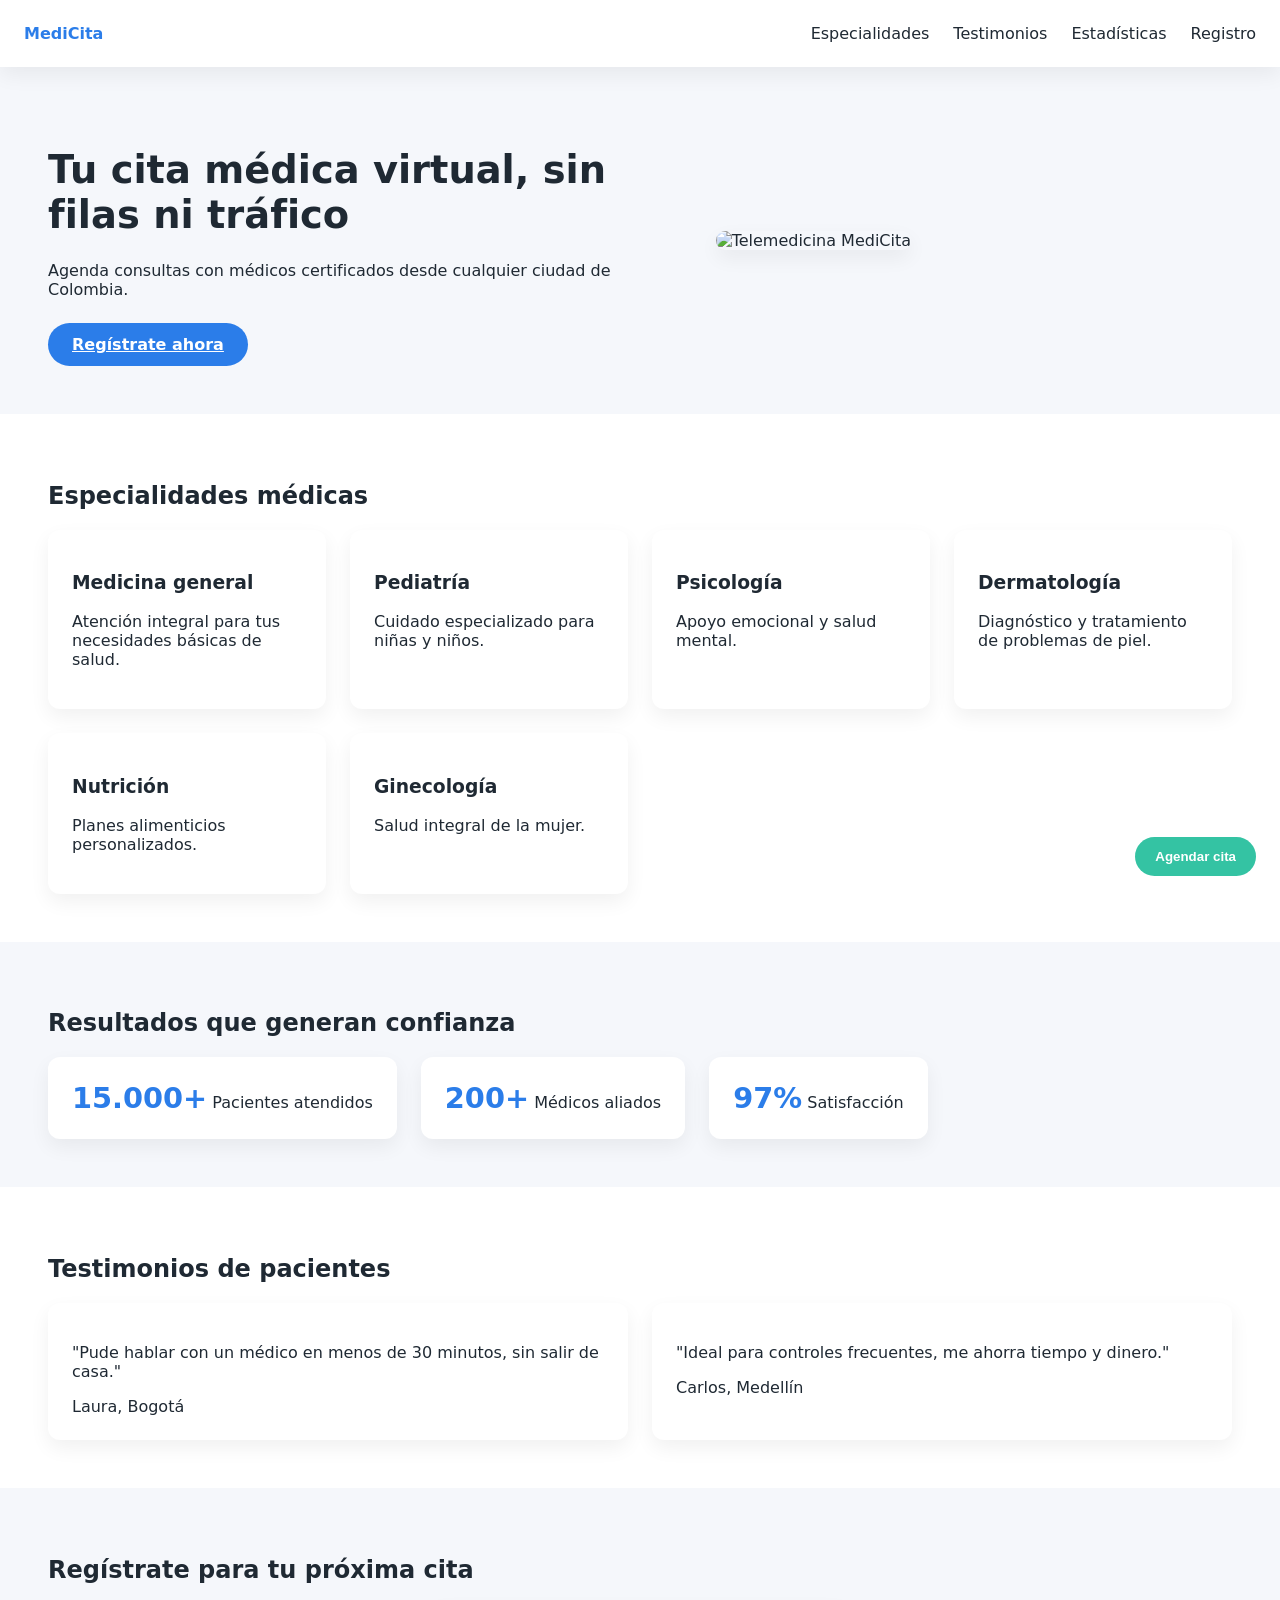
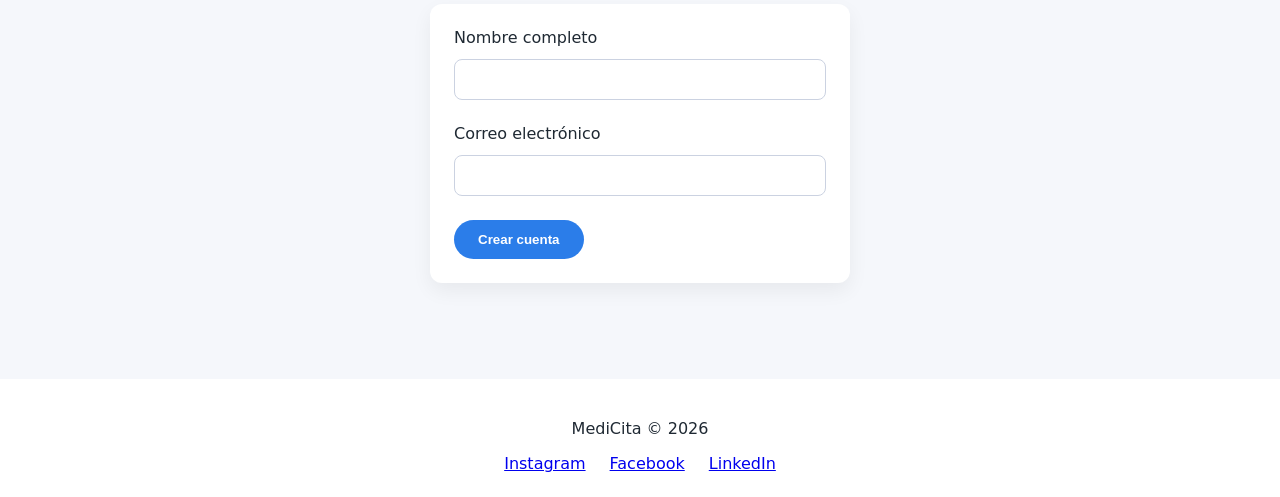
==== index.html @ 86f09592 "feat: :sparkles: cree los archivos y el codigo" ====
<!DOCTYPE html>
<html lang="es">
<head>
  <meta charset="UTF-8">
  <title>MediCita - Telemedicina</title>
  <link rel="stylesheet" href="landing.css">
</head>
<body>
  <header id="inicio">
    <nav class="nav">
      <div class="nav__logo">MediCita</div>
      <ul class="nav__menu">
        <li><a href="#especialidades">Especialidades</a></li>
        <li><a href="#testimonios">Testimonios</a></li>
        <li><a href="#estadisticas">Estadísticas</a></li>
        <li><a href="#registro">Registro</a></li>
      </ul>
    </nav>

    <section class="hero">
      <div class="hero__content">
        <h1>Tu cita médica virtual, sin filas ni tráfico</h1>
        <p>Agenda consultas con médicos certificados desde cualquier ciudad de Colombia.</p>
        <a href="#registro" class="btn btn--primary">Regístrate ahora</a>
      </div>
      <div class="hero__image">
        <img src="https://placehold.co/480x320" alt="Telemedicina MediCita">
      </div>
    </section>
  </header>

  <main>
    <section id="especialidades" class="section section--light">
      <h2>Especialidades médicas</h2>
      <div class="grid grid--specialties">
        <article class="card">
          <h3>Medicina general</h3>
          <p>Atención integral para tus necesidades básicas de salud.</p>
        </article>
        <article class="card">
          <h3>Pediatría</h3>
          <p>Cuidado especializado para niñas y niños.</p>
        </article>
        <article class="card">
          <h3>Psicología</h3>
          <p>Apoyo emocional y salud mental.</p>
        </article>
        <article class="card">
          <h3>Dermatología</h3>
          <p>Diagnóstico y tratamiento de problemas de piel.</p>
        </article>
        <article class="card">
          <h3>Nutrición</h3>
          <p>Planes alimenticios personalizados.</p>
        </article>
        <article class="card">
          <h3>Ginecología</h3>
          <p>Salud integral de la mujer.</p>
        </article>
      </div>
    </section>

    <section id="estadisticas" class="section">
      <h2>Resultados que generan confianza</h2>
      <div class="stats">
        <div class="stat">
          <span class="stat__value">15.000+</span>
          <span class="stat__label">Pacientes atendidos</span>
        </div>
        <div class="stat">
          <span class="stat__value">200+</span>
          <span class="stat__label">Médicos aliados</span>
        </div>
        <div class="stat">
          <span class="stat__value">97%</span>
          <span class="stat__label">Satisfacción</span>
        </div>
      </div>
    </section>

    <section id="testimonios" class="section section--light">
      <h2>Testimonios de pacientes</h2>
      <div class="grid grid--testimonials">
        <article class="testimonial">
          <p>"Pude hablar con un médico en menos de 30 minutos, sin salir de casa."</p>
          <span class="testimonial__author">Laura, Bogotá</span>
        </article>
        <article class="testimonial">
          <p>"Ideal para controles frecuentes, me ahorra tiempo y dinero."</p>
          <span class="testimonial__author">Carlos, Medellín</span>
        </article>
      </div>
    </section>

    <section id="registro" class="section">
      <h2>Regístrate para tu próxima cita</h2>
      <form class="form">
        <div class="form__group">
          <label for="nombre">Nombre completo</label>
          <input type="text" id="nombre" name="nombre" required>
        </div>
        <div class="form__group">
          <label for="email">Correo electrónico</label>
          <input type="email" id="email" name="email" required>
        </div>
        <button type="submit" class="btn btn--primary">Crear cuenta</button>
      </form>
    </section>
  </main>

  <footer class="footer">
    <p>MediCita © 2026</p>
    <div class="footer__social">
      <a href="#">Instagram</a>
      <a href="#">Facebook</a>
      <a href="#">LinkedIn</a>
    </div>
  </footer>

  <button class="floating-btn">Agendar cita</button>
</body>
</html>
---- landing.css ----
:root {
  --color-primary: #2b7de9;
  --color-secondary: #34c3a3;
  --color-bg: #f5f7fb;
  --color-text: #1f2933;
  --color-light: #ffffff;
  --spacing-sm: 0.75rem;
  --spacing-md: 1.5rem;
  --spacing-lg: 3rem;
  --radius-md: 0.75rem;
  --shadow-soft: 0 8px 20px rgba(0,0,0,0.06);
  --font-main: system-ui, -apple-system, BlinkMacSystemFont, "Segoe UI", sans-serif;
}

* {
  box-sizing: border-box;
}

html {
  scroll-behavior: smooth;
}

body {
  margin: 0;
  font-family: var(--font-main);
  color: var(--color-text);
  background-color: var(--color-bg);
}

/* NAVBAR */
.nav {
  display: flex;
  justify-content: space-between;
  align-items: center;
  padding: var(--spacing-md);
  background-color: var(--color-light);
  box-shadow: var(--shadow-soft);
  position: sticky;
  top: 0;
  z-index: 10;
}

.nav__logo {
  font-weight: 700;
  color: var(--color-primary);
}

.nav__menu {
  list-style: none;
  display: flex;
  gap: var(--spacing-md);
  margin: 0;
  padding: 0;
}

.nav__menu a {
  text-decoration: none;
  color: var(--color-text);
}

/* HERO */
.hero {
  display: grid;
  grid-template-columns: 1.2fr 1fr;
  gap: var(--spacing-lg);
  padding: var(--spacing-lg);
  align-items: center;
}

.hero__content h1 {
  font-size: 2.4rem;
  margin-bottom: var(--spacing-md);
}

.hero__content p {
  margin-bottom: var(--spacing-md);
}

.hero__image img {
  width: 100%;
  border-radius: var(--radius-md);
  box-shadow: var(--shadow-soft);
}

/* SECTIONS */
.section {
  padding: var(--spacing-lg) var(--spacing-lg);
}

.section--light {
  background-color: var(--color-light);
}

/* GRID */
.grid {
  display: grid;
  gap: var(--spacing-md);
}

.grid--specialties {
  grid-template-columns: repeat(auto-fit, minmax(220px, 1fr));
}

.grid--testimonials {
  grid-template-columns: repeat(auto-fit, minmax(260px, 1fr));
}

/* CARDS */
.card, .testimonial {
  background-color: var(--color-light);
  border-radius: var(--radius-md);
  padding: var(--spacing-md);
  box-shadow: var(--shadow-soft);
}

/* STATS */
.stats {
  display: flex;
  flex-wrap: wrap;
  gap: var(--spacing-md);
}

.stat {
  background-color: var(--color-light);
  padding: var(--spacing-md);
  border-radius: var(--radius-md);
  box-shadow: var(--shadow-soft);
  min-width: 180px;
}

.stat__value {
  font-size: 1.8rem;
  font-weight: 700;
  color: var(--color-primary);
}

/* FORM */
.form {
  max-width: 420px;
  margin: 0 auto;
  background-color: var(--color-light);
  padding: var(--spacing-md);
  border-radius: var(--radius-md);
  box-shadow: var(--shadow-soft);
}

.form__group {
  margin-bottom: var(--spacing-md);
}

.form__group label {
  display: block;
  margin-bottom: var(--spacing-sm);
}

.form__group input {
  width: 100%;
  padding: var(--spacing-sm);
  border-radius: 0.5rem;
  border: 1px solid #cbd2e1;
}

/* BUTTONS */
.btn {
  display: inline-block;
  padding: 0.75rem 1.5rem;
  border-radius: 999px;
  border: none;
  cursor: pointer;
  font-weight: 600;
}

.btn--primary {
  background-color: var(--color-primary);
  color: #fff;
}

/* FOOTER */
.footer {
  padding: var(--spacing-md);
  text-align: center;
  background-color: var(--color-light);
  margin-top: var(--spacing-lg);
}

.footer__social {
  display: flex;
  justify-content: center;
  gap: var(--spacing-md);
}

/* FLOATING BUTTON */
.floating-btn {
  position: fixed;
  bottom: var(--spacing-md);
  right: var(--spacing-md);
  padding: 0.75rem 1.25rem;
  border-radius: 999px;
  border: none;
  background-color: var(--color-secondary);
  color: #fff;
  font-weight: 600;
  cursor: pointer;
}

/* RESPONSIVE */
@media (max-width: 768px) {
  .hero {
    grid-template-columns: 1fr;
  }

  .nav__menu {
    display: none; /* aquí podrías luego agregar menú móvil */
  }
}
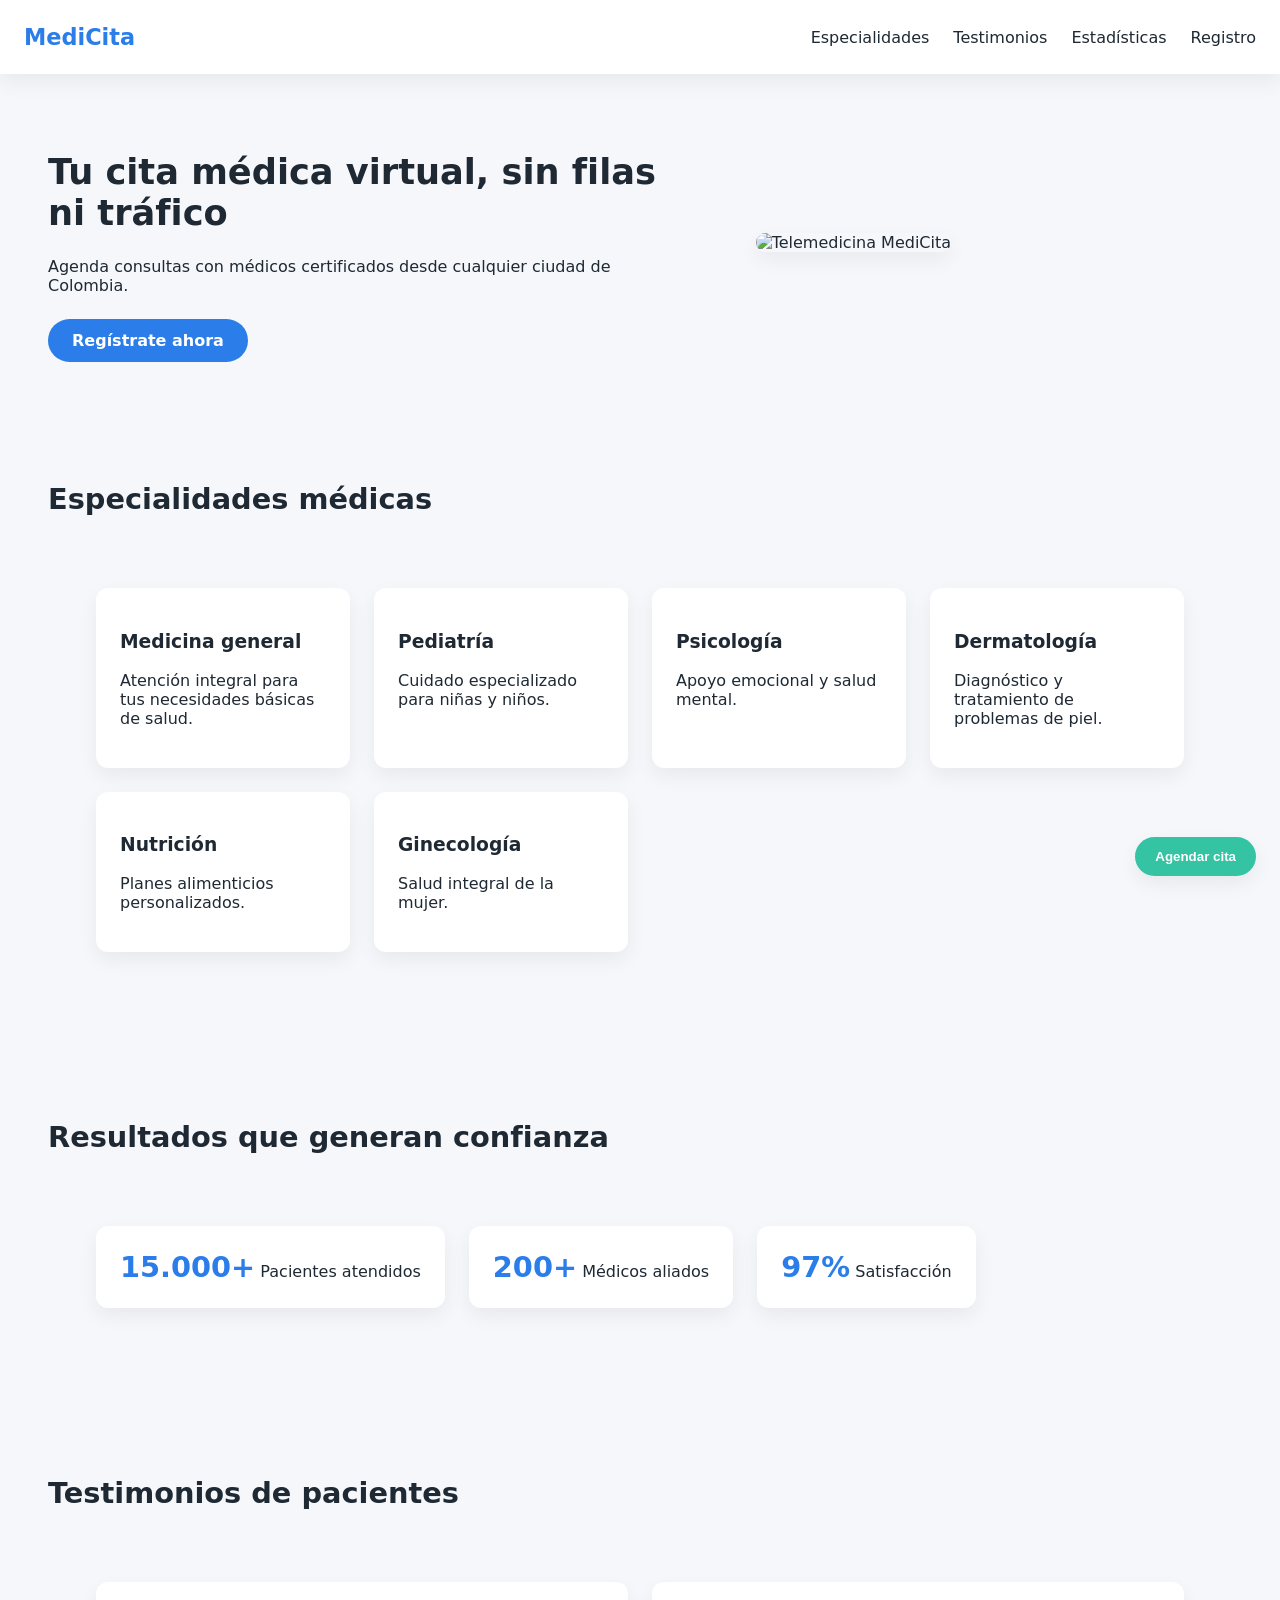
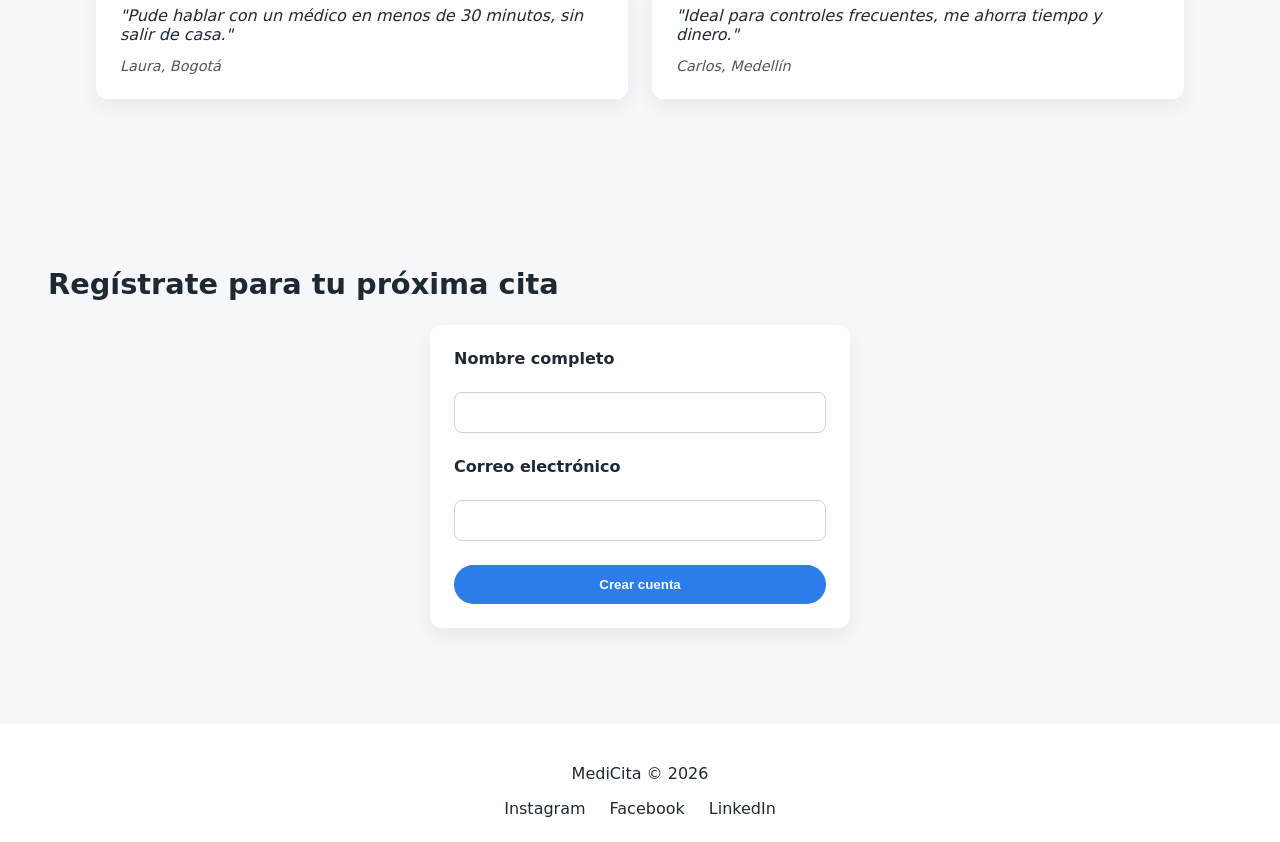
==== commit 819ccd0f: "feat: :bug: no me gustaba ver tantos divs y lo cambie" ====
--- a/index.html
+++ b/index.html
@@ -5,11 +5,14 @@
   <title>MediCita - Telemedicina</title>
   <link rel="stylesheet" href="landing.css">
 </head>
+
 <body>
-  <header id="inicio">
-    <nav class="nav">
-      <div class="nav__logo">MediCita</div>
-      <ul class="nav__menu">
+
+  <!-- ENCABEZADO -->
+  <header>
+    <nav>
+      <h1>MediCita</h1>
+      <ul>
         <li><a href="#especialidades">Especialidades</a></li>
         <li><a href="#testimonios">Testimonios</a></li>
         <li><a href="#estadisticas">Estadísticas</a></li>
@@ -17,106 +20,133 @@
       </ul>
     </nav>
 
-    <section class="hero">
-      <div class="hero__content">
-        <h1>Tu cita médica virtual, sin filas ni tráfico</h1>
+    <!-- HERO -->
+    <section id="hero">
+      <article>
+        <h2>Tu cita médica virtual, sin filas ni tráfico</h2>
         <p>Agenda consultas con médicos certificados desde cualquier ciudad de Colombia.</p>
-        <a href="#registro" class="btn btn--primary">Regístrate ahora</a>
-      </div>
-      <div class="hero__image">
+        <a href="#registro" class="btn">Regístrate ahora</a>
+      </article>
+
+      <figure>
         <img src="https://placehold.co/480x320" alt="Telemedicina MediCita">
-      </div>
+      </figure>
     </section>
   </header>
 
+  <!-- CONTENIDO PRINCIPAL -->
   <main>
-    <section id="especialidades" class="section section--light">
+
+    <!-- ESPECIALIDADES -->
+    <section id="especialidades">
       <h2>Especialidades médicas</h2>
-      <div class="grid grid--specialties">
-        <article class="card">
+
+      <section class="grid">
+        <article>
           <h3>Medicina general</h3>
           <p>Atención integral para tus necesidades básicas de salud.</p>
         </article>
-        <article class="card">
+
+        <article>
           <h3>Pediatría</h3>
           <p>Cuidado especializado para niñas y niños.</p>
         </article>
-        <article class="card">
+
+        <article>
           <h3>Psicología</h3>
           <p>Apoyo emocional y salud mental.</p>
         </article>
-        <article class="card">
+
+        <article>
           <h3>Dermatología</h3>
           <p>Diagnóstico y tratamiento de problemas de piel.</p>
         </article>
-        <article class="card">
+
+        <article>
           <h3>Nutrición</h3>
           <p>Planes alimenticios personalizados.</p>
         </article>
-        <article class="card">
+
+        <article>
           <h3>Ginecología</h3>
           <p>Salud integral de la mujer.</p>
         </article>
-      </div>
+      </section>
     </section>
 
-    <section id="estadisticas" class="section">
+    <!-- ESTADÍSTICAS -->
+    <section id="estadisticas">
       <h2>Resultados que generan confianza</h2>
-      <div class="stats">
-        <div class="stat">
-          <span class="stat__value">15.000+</span>
-          <span class="stat__label">Pacientes atendidos</span>
-        </div>
-        <div class="stat">
-          <span class="stat__value">200+</span>
-          <span class="stat__label">Médicos aliados</span>
-        </div>
-        <div class="stat">
-          <span class="stat__value">97%</span>
-          <span class="stat__label">Satisfacción</span>
-        </div>
-      </div>
+
+      <section class="stats">
+        <article>
+          <strong>15.000+</strong>
+          <span>Pacientes atendidos</span>
+        </article>
+
+        <article>
+          <strong>200+</strong>
+          <span>Médicos aliados</span>
+        </article>
+
+        <article>
+          <strong>97%</strong>
+          <span>Satisfacción</span>
+        </article>
+      </section>
     </section>
 
-    <section id="testimonios" class="section section--light">
+    <!-- TESTIMONIOS -->
+    <section id="testimonios">
       <h2>Testimonios de pacientes</h2>
-      <div class="grid grid--testimonials">
-        <article class="testimonial">
-          <p>"Pude hablar con un médico en menos de 30 minutos, sin salir de casa."</p>
-          <span class="testimonial__author">Laura, Bogotá</span>
+
+      <section class="grid">
+        <article>
+          <blockquote>
+            "Pude hablar con un médico en menos de 30 minutos, sin salir de casa."
+          </blockquote>
+          <cite>Laura, Bogotá</cite>
         </article>
-        <article class="testimonial">
-          <p>"Ideal para controles frecuentes, me ahorra tiempo y dinero."</p>
-          <span class="testimonial__author">Carlos, Medellín</span>
+
+        <article>
+          <blockquote>
+            "Ideal para controles frecuentes, me ahorra tiempo y dinero."
+          </blockquote>
+          <cite>Carlos, Medellín</cite>
         </article>
-      </div>
+      </section>
     </section>
 
-    <section id="registro" class="section">
+    <!-- REGISTRO -->
+    <section id="registro">
       <h2>Regístrate para tu próxima cita</h2>
-      <form class="form">
-        <div class="form__group">
-          <label for="nombre">Nombre completo</label>
-          <input type="text" id="nombre" name="nombre" required>
-        </div>
-        <div class="form__group">
-          <label for="email">Correo electrónico</label>
-          <input type="email" id="email" name="email" required>
-        </div>
-        <button type="submit" class="btn btn--primary">Crear cuenta</button>
+
+      <form id="registroForm">
+        <label for="nombre">Nombre completo</label>
+        <input type="text" id="nombre" required>
+
+        <label for="email">Correo electrónico</label>
+        <input type="email" id="email" required>
+
+        <button type="submit" class="btn">Crear cuenta</button>
       </form>
     </section>
+
   </main>
 
-  <footer class="footer">
+  <!-- PIE DE PÁGINA -->
+  <footer>
     <p>MediCita © 2026</p>
-    <div class="footer__social">
+    <nav>
       <a href="#">Instagram</a>
       <a href="#">Facebook</a>
       <a href="#">LinkedIn</a>
-    </div>
+    </nav>
   </footer>
 
-  <button class="floating-btn">Agendar cita</button>
+  <!-- BOTÓN FLOTANTE -->
+  <button id="agendarBtn" class="floating-btn">Agendar cita</button>
+
+  <script src="landing.js"></script>
 </body>
 </html>
--- a/landing.css
+++ b/landing.css
@@ -1,17 +1,26 @@
+/* ===========================
+   VARIABLES
+=========================== */
 :root {
   --color-primary: #2b7de9;
   --color-secondary: #34c3a3;
   --color-bg: #f5f7fb;
   --color-text: #1f2933;
   --color-light: #ffffff;
+
   --spacing-sm: 0.75rem;
   --spacing-md: 1.5rem;
   --spacing-lg: 3rem;
-  --radius-md: 0.75rem;
-  --shadow-soft: 0 8px 20px rgba(0,0,0,0.06);
-  --font-main: system-ui, -apple-system, BlinkMacSystemFont, "Segoe UI", sans-serif;
-}
-
+
+  --radius: 0.75rem;
+  --shadow: 0 8px 20px rgba(0,0,0,0.06);
+
+  --font-main: system-ui, "Segoe UI", sans-serif;
+}
+
+/* ===========================
+   RESET
+=========================== */
 * {
   box-sizing: border-box;
 }
@@ -23,29 +32,32 @@
 body {
   margin: 0;
   font-family: var(--font-main);
+  background-color: var(--color-bg);
   color: var(--color-text);
-  background-color: var(--color-bg);
-}
-
-/* NAVBAR */
-.nav {
+}
+
+/* ===========================
+   NAV
+=========================== */
+header nav {
   display: flex;
   justify-content: space-between;
   align-items: center;
   padding: var(--spacing-md);
   background-color: var(--color-light);
-  box-shadow: var(--shadow-soft);
+  box-shadow: var(--shadow);
   position: sticky;
   top: 0;
   z-index: 10;
 }
 
-.nav__logo {
-  font-weight: 700;
+header nav h1 {
+  margin: 0;
   color: var(--color-primary);
-}
-
-.nav__menu {
+  font-size: 1.4rem;
+}
+
+header nav ul {
   list-style: none;
   display: flex;
   gap: var(--spacing-md);
@@ -53,13 +65,16 @@
   padding: 0;
 }
 
-.nav__menu a {
+header nav ul a {
   text-decoration: none;
   color: var(--color-text);
-}
-
-/* HERO */
-.hero {
+  font-weight: 500;
+}
+
+/* ===========================
+   HERO
+=========================== */
+#hero {
   display: grid;
   grid-template-columns: 1.2fr 1fr;
   gap: var(--spacing-lg);
@@ -67,129 +82,151 @@
   align-items: center;
 }
 
-.hero__content h1 {
-  font-size: 2.4rem;
+#hero article h2 {
+  font-size: 2.2rem;
   margin-bottom: var(--spacing-md);
 }
 
-.hero__content p {
+#hero article p {
   margin-bottom: var(--spacing-md);
 }
 
-.hero__image img {
+#hero figure img {
   width: 100%;
-  border-radius: var(--radius-md);
-  box-shadow: var(--shadow-soft);
-}
-
-/* SECTIONS */
-.section {
-  padding: var(--spacing-lg) var(--spacing-lg);
-}
-
-.section--light {
-  background-color: var(--color-light);
-}
-
-/* GRID */
+  border-radius: var(--radius);
+  box-shadow: var(--shadow);
+}
+
+/* ===========================
+   BUTTONS
+=========================== */
+.btn {
+  display: inline-block;
+  padding: 0.75rem 1.5rem;
+  background-color: var(--color-primary);
+  color: #fff;
+  border-radius: 999px;
+  text-decoration: none;
+  font-weight: 600;
+  border: none;
+  cursor: pointer;
+}
+
+/* ===========================
+   SECTIONS
+=========================== */
+main section {
+  padding: var(--spacing-lg);
+}
+
+main section h2 {
+  margin-bottom: var(--spacing-md);
+  font-size: 1.8rem;
+}
+
+/* ===========================
+   GRID (especialidades, testimonios)
+=========================== */
 .grid {
   display: grid;
   gap: var(--spacing-md);
-}
-
-.grid--specialties {
   grid-template-columns: repeat(auto-fit, minmax(220px, 1fr));
 }
 
-.grid--testimonials {
-  grid-template-columns: repeat(auto-fit, minmax(260px, 1fr));
-}
-
-/* CARDS */
-.card, .testimonial {
-  background-color: var(--color-light);
-  border-radius: var(--radius-md);
-  padding: var(--spacing-md);
-  box-shadow: var(--shadow-soft);
-}
-
-/* STATS */
+.grid article {
+  background-color: var(--color-light);
+  padding: var(--spacing-md);
+  border-radius: var(--radius);
+  box-shadow: var(--shadow);
+}
+
+/* ===========================
+   ESTADÍSTICAS
+=========================== */
 .stats {
   display: flex;
   flex-wrap: wrap;
   gap: var(--spacing-md);
 }
 
-.stat {
-  background-color: var(--color-light);
-  padding: var(--spacing-md);
-  border-radius: var(--radius-md);
-  box-shadow: var(--shadow-soft);
+.stats article {
+  background-color: var(--color-light);
+  padding: var(--spacing-md);
+  border-radius: var(--radius);
+  box-shadow: var(--shadow);
   min-width: 180px;
-}
-
-.stat__value {
+  text-align: center;
+}
+
+.stats strong {
   font-size: 1.8rem;
-  font-weight: 700;
   color: var(--color-primary);
 }
 
-/* FORM */
-.form {
+/* ===========================
+   TESTIMONIOS
+=========================== */
+blockquote {
+  margin: 0 0 var(--spacing-sm) 0;
+  font-style: italic;
+}
+
+cite {
+  font-size: 0.9rem;
+  color: #555;
+}
+
+/* ===========================
+   FORMULARIO
+=========================== */
+form {
   max-width: 420px;
   margin: 0 auto;
   background-color: var(--color-light);
   padding: var(--spacing-md);
-  border-radius: var(--radius-md);
-  box-shadow: var(--shadow-soft);
-}
-
-.form__group {
-  margin-bottom: var(--spacing-md);
-}
-
-.form__group label {
-  display: block;
-  margin-bottom: var(--spacing-sm);
-}
-
-.form__group input {
-  width: 100%;
+  border-radius: var(--radius);
+  box-shadow: var(--shadow);
+  display: flex;
+  flex-direction: column;
+  gap: var(--spacing-md);
+}
+
+form label {
+  font-weight: 600;
+}
+
+form input {
   padding: var(--spacing-sm);
   border-radius: 0.5rem;
   border: 1px solid #cbd2e1;
-}
-
-/* BUTTONS */
-.btn {
-  display: inline-block;
-  padding: 0.75rem 1.5rem;
-  border-radius: 999px;
-  border: none;
-  cursor: pointer;
-  font-weight: 600;
-}
-
-.btn--primary {
-  background-color: var(--color-primary);
-  color: #fff;
-}
-
-/* FOOTER */
-.footer {
-  padding: var(--spacing-md);
+  width: 100%;
+}
+
+/* ===========================
+   FOOTER
+=========================== */
+footer {
+  padding: var(--spacing-md);
+  background-color: var(--color-light);
   text-align: center;
-  background-color: var(--color-light);
   margin-top: var(--spacing-lg);
 }
 
-.footer__social {
+footer nav {
+  margin-top: var(--spacing-sm);
   display: flex;
   justify-content: center;
   gap: var(--spacing-md);
 }
 
-/* FLOATING BUTTON */
+footer nav a {
+  text-decoration: none;
+  color: var(--color-text);
+}
+
+/* ===========================
+   BOTÓN FLOTANTE
+=========================== */
 .floating-btn {
   position: fixed;
   bottom: var(--spacing-md);
@@ -201,15 +238,19 @@
   color: #fff;
   font-weight: 600;
   cursor: pointer;
-}
-
-/* RESPONSIVE */
+  box-shadow: var(--shadow);
+}
+
+/* ===========================
+   RESPONSIVE
+=========================== */
 @media (max-width: 768px) {
-  .hero {
+  #hero {
     grid-template-columns: 1fr;
+    text-align: center;
   }
 
-  .nav__menu {
-    display: none; /* aquí podrías luego agregar menú móvil */
+  header nav ul {
+    display: none; /* menú móvil lo puedes agregar después */
   }
 }
